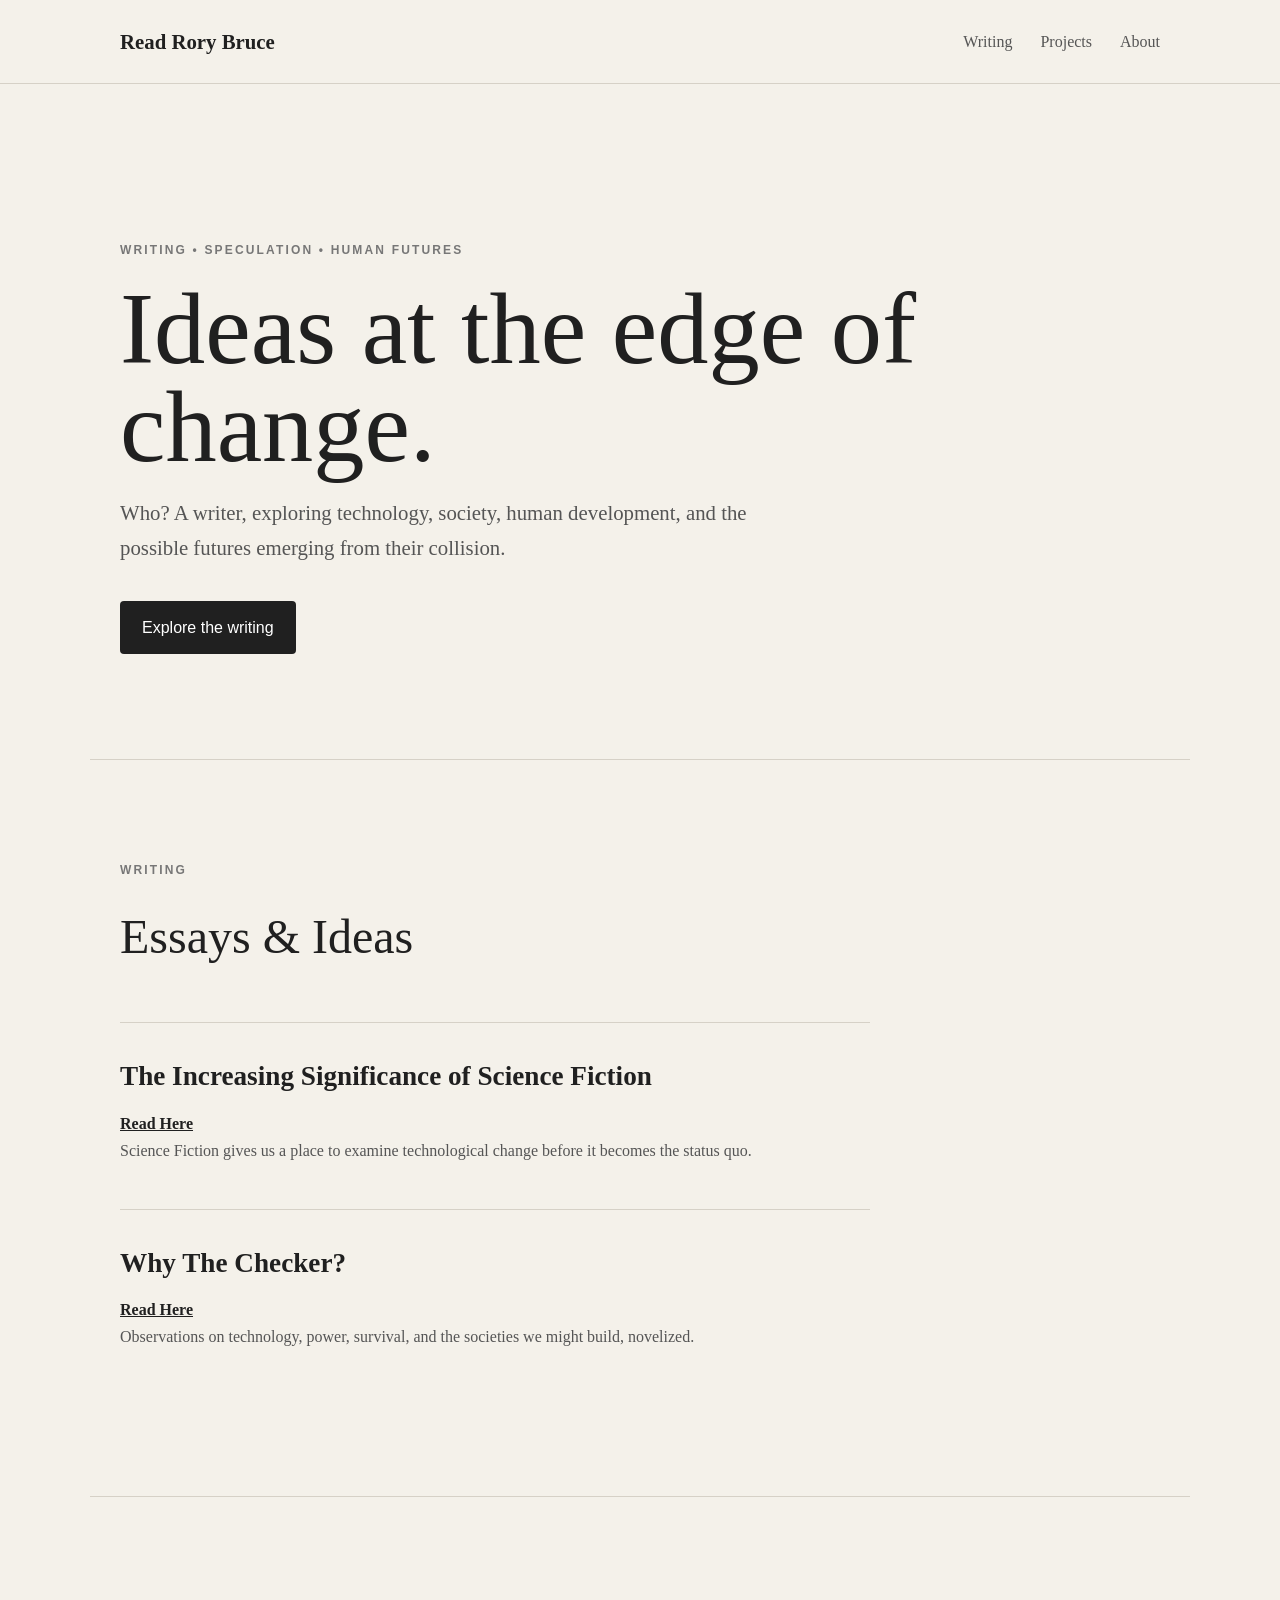
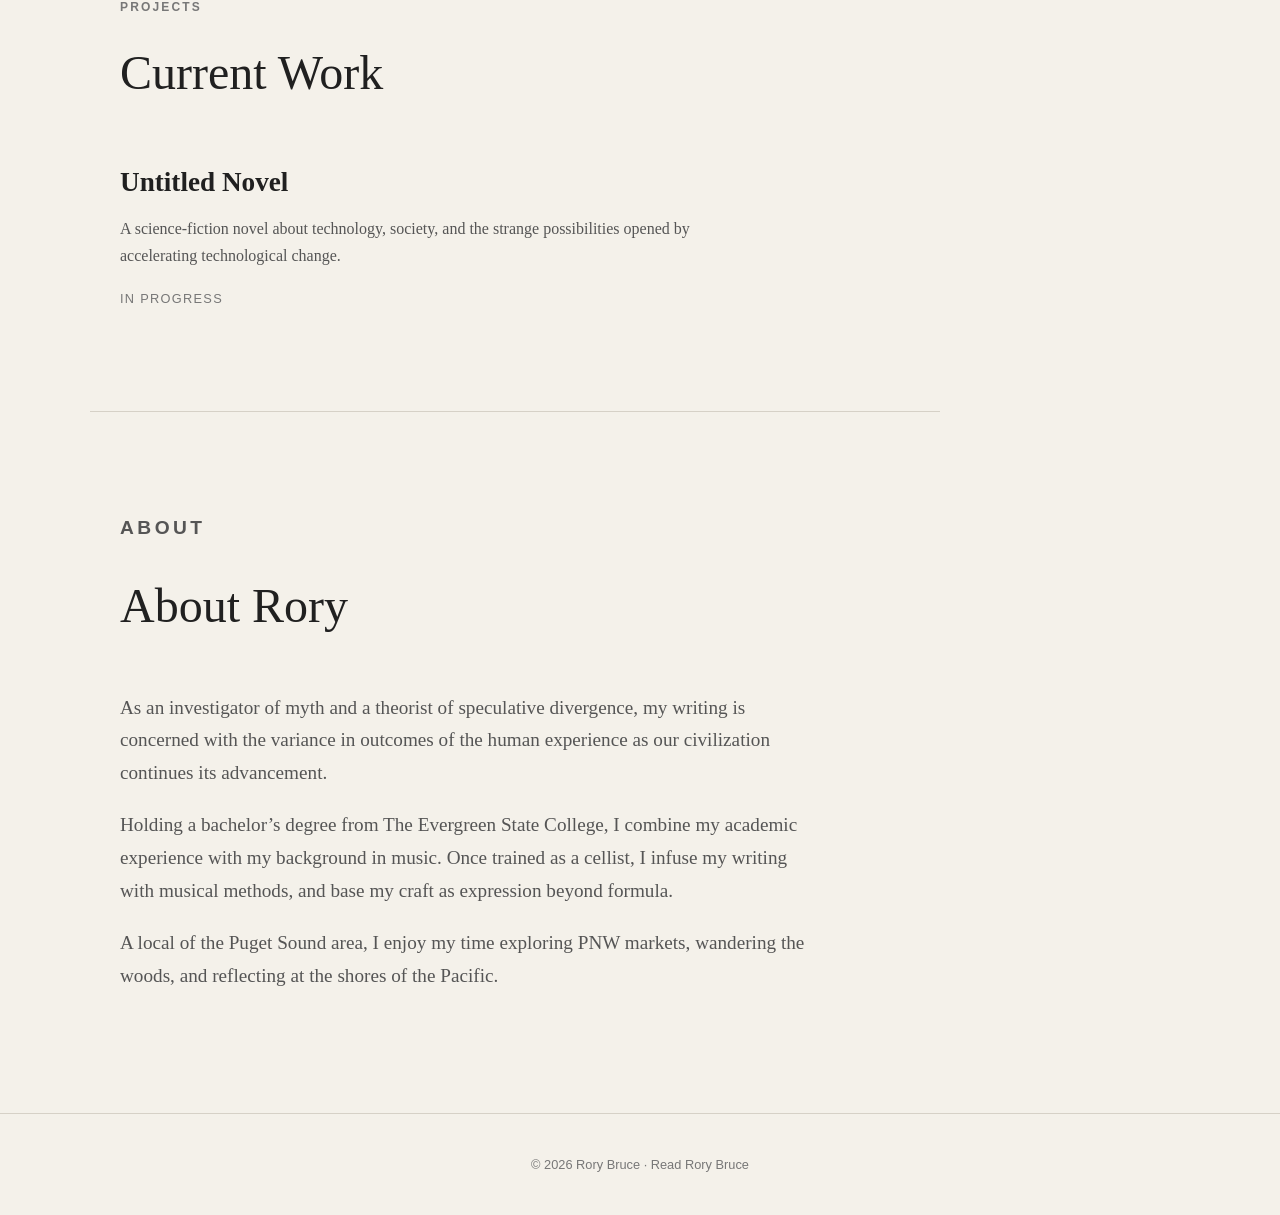
==== index.html @ 4956aedf "initial website" ====
<!DOCTYPE html>
<html lang="en">
<head>
    <meta charset="UTF-8">
    <meta name="viewport" content="width=device-width, initial-scale=1.0">

    <title>Read Rory Bruce — Rory Bruce</title>

    <link rel="stylesheet" href="style.css">
</head>

<body>

    <header>
        <nav>
            <a href="index.html" class="logo">Read Rory Bruce</a>

            <div class="nav-links">
                <a href="#writing">Writing</a>
                <a href="#projects">Projects</a>
                <a href="#about">About</a>
            </div>
        </nav>
    </header>


    <main>

        <section class="hero">
            <p class="eyebrow">WRITING • SPECULATION • HUMAN FUTURES</p>

            <h1>Ideas at the edge of change.</h1>

            <p class="intro">
                Who? A writer, exploring technology, society,
                human development, and the possible futures emerging
                from their collision.
            </p>

            <a href="#writing" class="button">Explore the writing</a>
        </section>


        <section id="writing" class="section">

            <p class="section-label">WRITING</p>

            <h2>Essays & Ideas</h2>

            <article class="writing-card">
                <h3>The Increasing Significance of Science Fiction</h3> 
                <a href="essays/increasing-significance.html">
    Read Here
                </a>

                <p>
                    Science Fiction gives us a place to examine
                    technological change before it becomes the status quo.
                </p>

            </article>

            <article class="writing-card">
                <h3>Why The Checker?</h3>

                <a href="essays/Why-The-Checker.html">
                    Read Here
                </a>

                <p>
                    Observations on technology, power, survival,
                    and the societies we might build, novelized.
                </p>

            </article>

        </section>


        <section id="projects" class="section">

            <p class="section-label">PROJECTS</p>

            <h2>Current Work</h2>

            <article class="project">
                <h3>Untitled Novel</h3>

                <p>
                    A science-fiction novel about technology,
                    society, and the strange possibilities opened
                    by accelerating technological change.
                </p>

                <span>In progress</span>
            </article>

        </section>


        <section id="about" class="section about">

    <p class="section-label">ABOUT</p>

    <h2>About Rory</h2>

    <p>
        As an investigator of myth and a theorist of speculative
        divergence, my writing is concerned with the variance in
        outcomes of the human experience as our civilization
        continues its advancement.
    </p>

    <p>
        Holding a bachelor’s degree from The Evergreen State College,
        I combine my academic experience with my background in music.
        Once trained as a cellist, I infuse my writing with musical
        methods, and base my craft as expression beyond formula.
    </p>

    <p>
        A local of the Puget Sound area, I enjoy my time exploring
        PNW markets, wandering the woods, and reflecting at the
        shores of the Pacific.
    </p>

</section>

    </main>


    <footer>
        <p>© 2026 Rory Bruce · Read Rory Bruce</p>
    </footer>

</body>
</html>
---- style.css ----
* {
    box-sizing: border-box;
    margin: 0;
    padding: 0;
}

body {
    font-family: Georgia, serif;
    background: #f4f1ea;
    color: #202020;
    line-height: 1.7;
}

header {
    border-bottom: 1px solid #d6d1c7;
}

nav {
    max-width: 1100px;
    margin: auto;
    padding: 24px 30px;

    display: flex;
    justify-content: space-between;
    align-items: center;
}

.logo {
    font-size: 1.3rem;
    font-weight: bold;
    color: #202020;
    text-decoration: none;
}

.nav-links {
    display: flex;
    gap: 28px;
}

.nav-links a {
    color: #555;
    text-decoration: none;
}

.nav-links a:hover {
    color: #000;
}

main {
    max-width: 1100px;
    margin: auto;
}

.hero {
    min-height: 75vh;
    padding: 150px 30px 100px;

    display: flex;
    flex-direction: column;
    justify-content: center;
    align-items: flex-start;
}

.eyebrow,
.section-label {
    font-family: Arial, sans-serif;
    font-size: 0.75rem;
    letter-spacing: 0.18em;
    font-weight: bold;
    color: #777;
}

.hero h1 {
    max-width: 850px;
    margin: 20px 0;

    font-size: clamp(3rem, 8vw, 6.5rem);
    line-height: 0.95;
    font-weight: normal;
}

.intro {
    max-width: 650px;
    margin-bottom: 35px;

    font-size: 1.3rem;
    color: #555;
}

.button {
    display: inline-block;

    padding: 13px 22px;

    background: #202020;
    color: white;

    text-decoration: none;
    border-radius: 4px;

    font-family: Arial, sans-serif;
}

.button:hover {
    background: #444;
}

.section {
    padding: 100px 30px;
    border-top: 1px solid #d6d1c7;
}

.section h2 {
    margin: 15px 0 45px;

    font-size: 3rem;
    font-weight: normal;
}

.writing-card {
    max-width: 750px;
    padding: 30px 0;

    border-top: 1px solid #d6d1c7;
}

.writing-card h3,
.project h3 {
    margin-bottom: 10px;
    font-size: 1.7rem;
}

.writing-card p,
.project p {
    max-width: 650px;
    margin-bottom: 15px;

    color: #555;
}

.writing-card a {
    color: #202020;
    font-weight: bold;
}

.project {
    max-width: 750px;
}

.project span {
    font-family: Arial, sans-serif;
    font-size: 0.8rem;
    text-transform: uppercase;
    letter-spacing: 0.1em;
    color: #777;
}

.about {
    max-width: 850px;
}

.about p {
    max-width: 700px;
    margin-bottom: 20px;

    font-size: 1.2rem;
    color: #555;
}

footer {
    padding: 40px 30px;

    border-top: 1px solid #d6d1c7;

    text-align: center;

    font-family: Arial, sans-serif;
    font-size: 0.8rem;
    color: #777;
}


@media (max-width: 700px) {

    nav {
        align-items: flex-start;
    }

    .nav-links {
        gap: 12px;
        flex-direction: column;
        align-items: flex-end;
    }

    .hero {
        min-height: 65vh;
        padding-top: 100px;
    }

    .hero h1 {
        font-size: 3.5rem;
    }

    .section h2 {
        font-size: 2.3rem;
    }

}

/* Essay pages */

.essay {
    max-width: 750px;
    margin: auto;
    padding: 100px 30px;
}

.essay-header {
    margin-bottom: 70px;
}

.essay h1 {
    margin-top: 20px;
    font-size: clamp(3rem, 7vw, 5rem);
    line-height: 1;
    font-weight: normal;
}

.essay section {
    margin-bottom: 70px;
}

.essay h2 {
    margin: 70px 0 25px;

    font-size: 2.2rem;
    font-weight: normal;
}

.essay h3 {
    margin: 35px 0 15px;

    font-size: 1.4rem;
}

.essay p {
    margin-bottom: 25px;

    font-size: 1.15rem;
    line-height: 1.9;
}

.essay blockquote {
    margin: 35px 0;
    padding-left: 25px;

    border-left: 2px solid #aaa;

    font-style: italic;
}
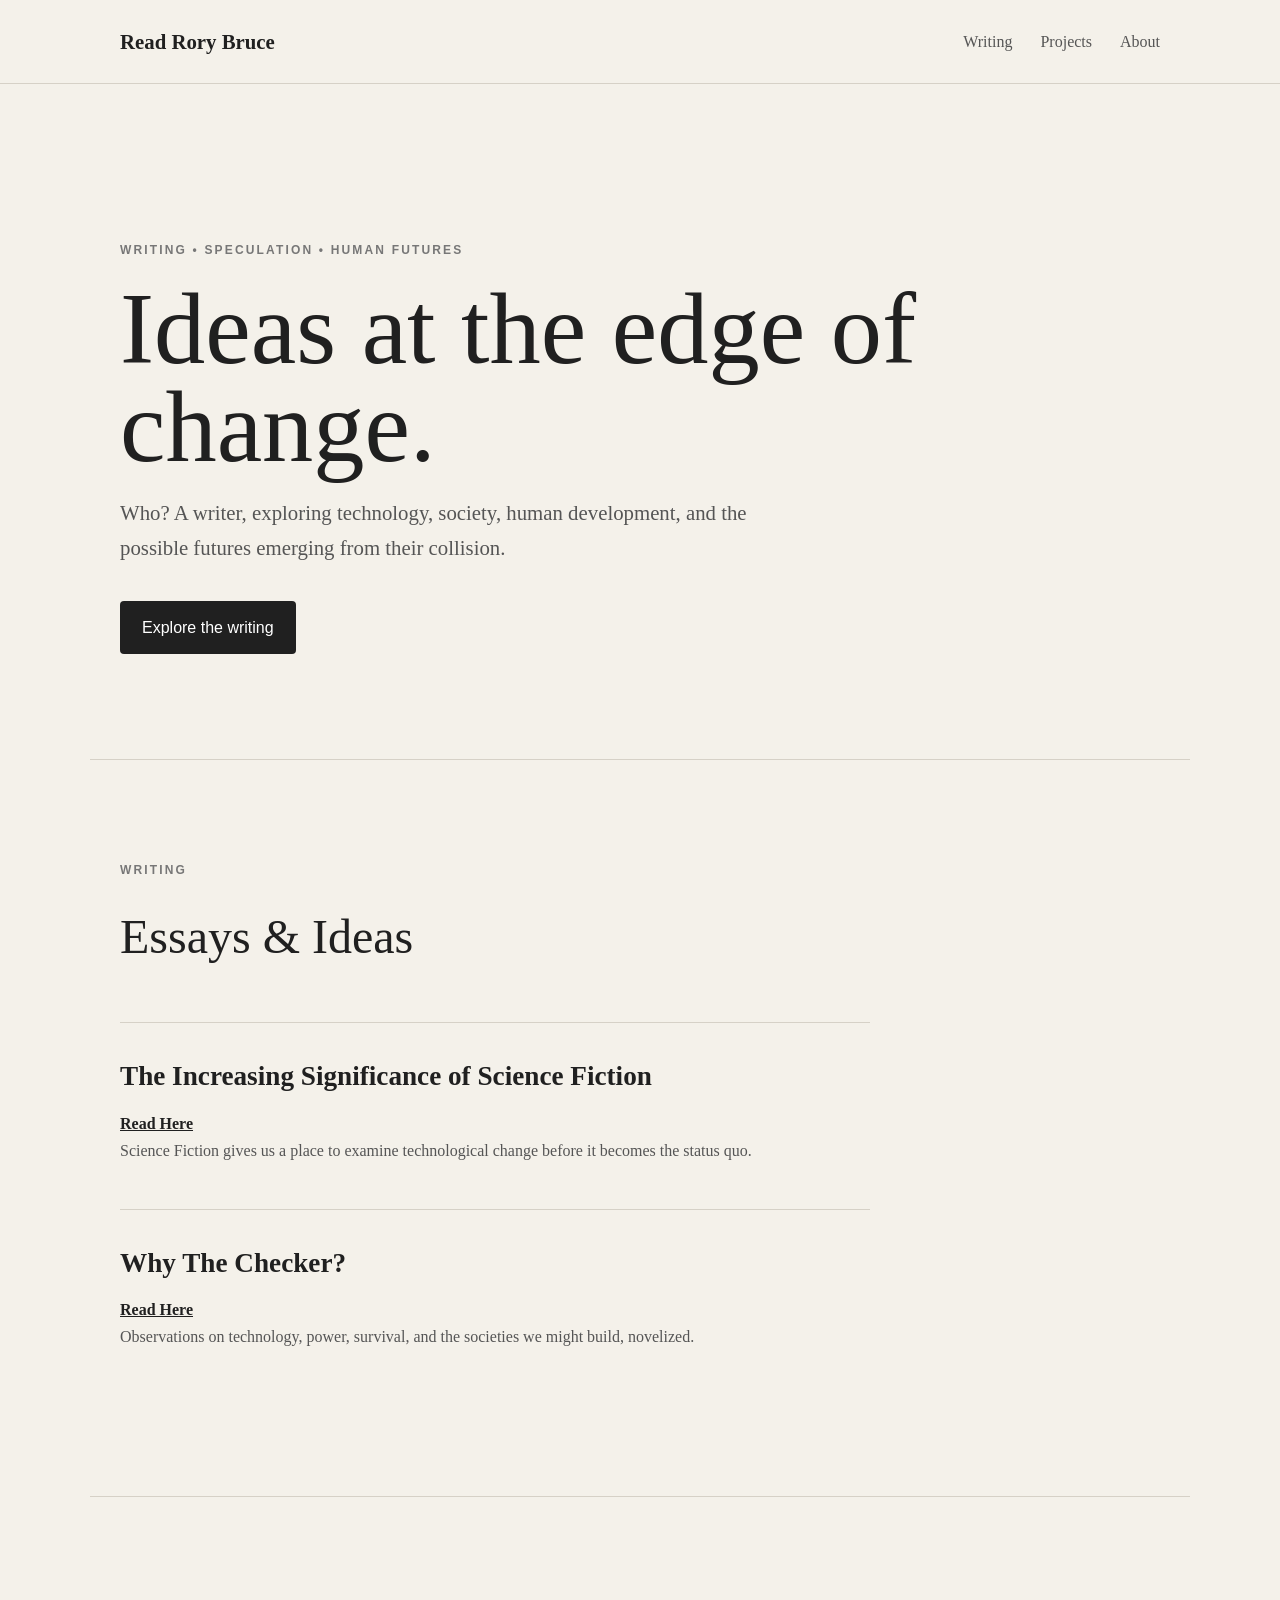
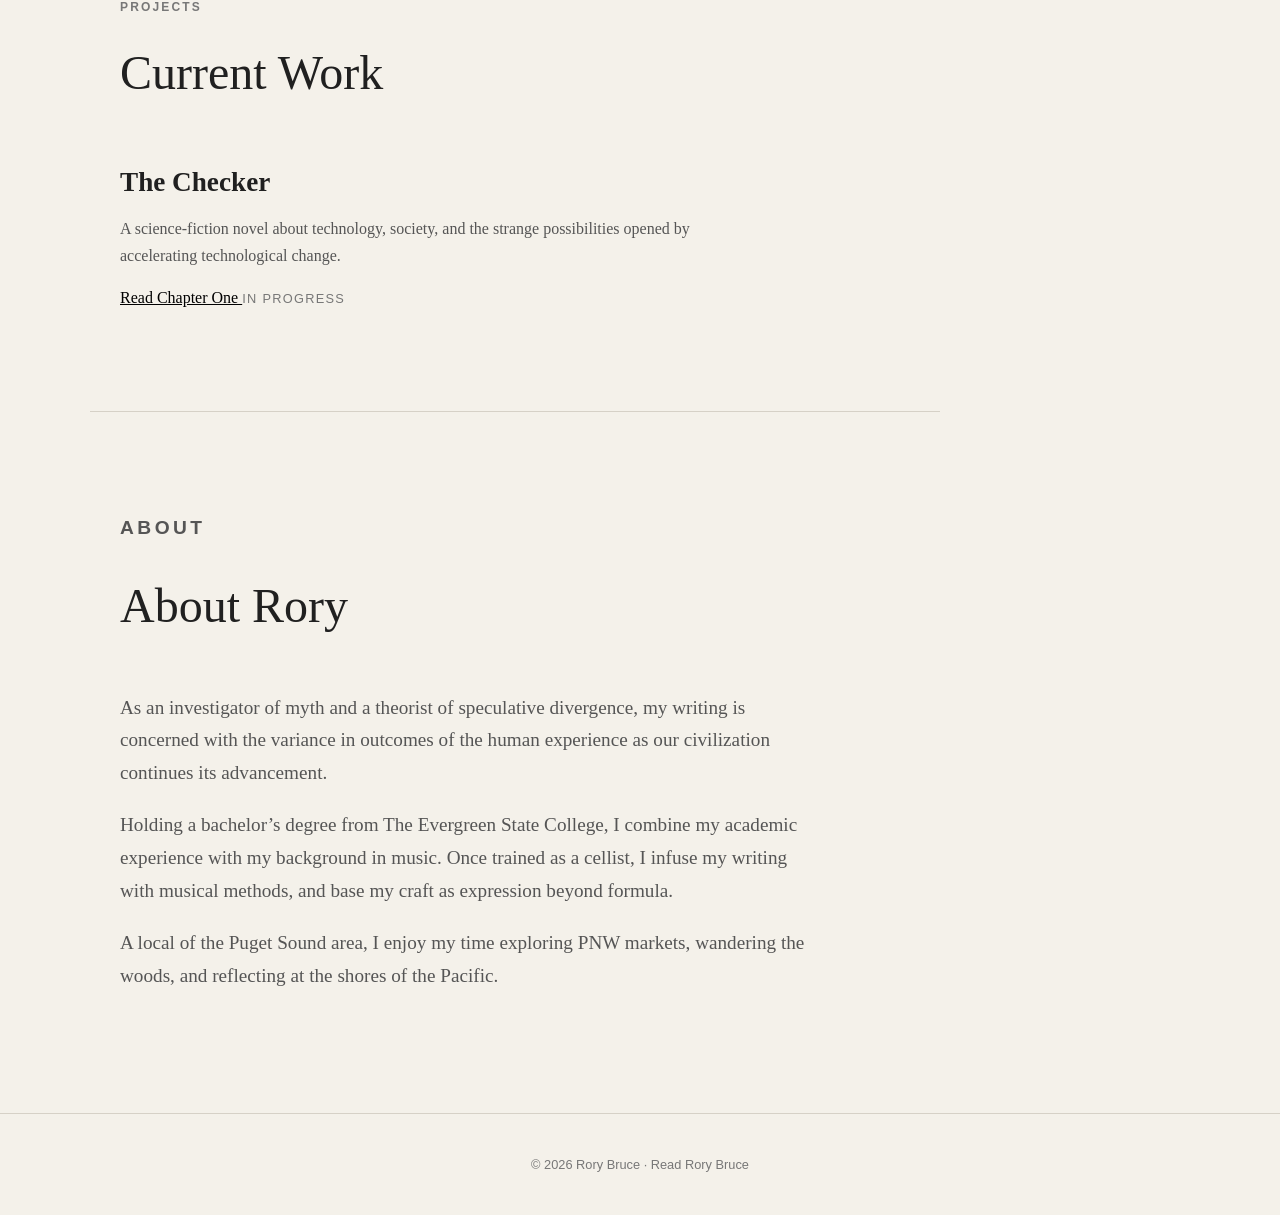
==== commit e353c3e4: "add the checker chapter one pdf to Samples" ====
--- a/index.html
+++ b/index.html
@@ -84,13 +84,17 @@
             <h2>Current Work</h2>
 
             <article class="project">
-                <h3>Untitled Novel</h3>
+                <h3>The Checker</h3>
 
                 <p>
                     A science-fiction novel about technology,
                     society, and the strange possibilities opened
                     by accelerating technological change.
                 </p>
+
+                <a href="Samples/the-checker-chapter-one.pdf" target="_blank">
+    Read Chapter One
+                </a>
 
                 <span>In progress</span>
             </article>
--- a/style.css
+++ b/style.css
@@ -257,4 +257,8 @@
     border-left: 2px solid #aaa;
 
     font-style: italic;
+}
+
+a {
+    color: black;
 }
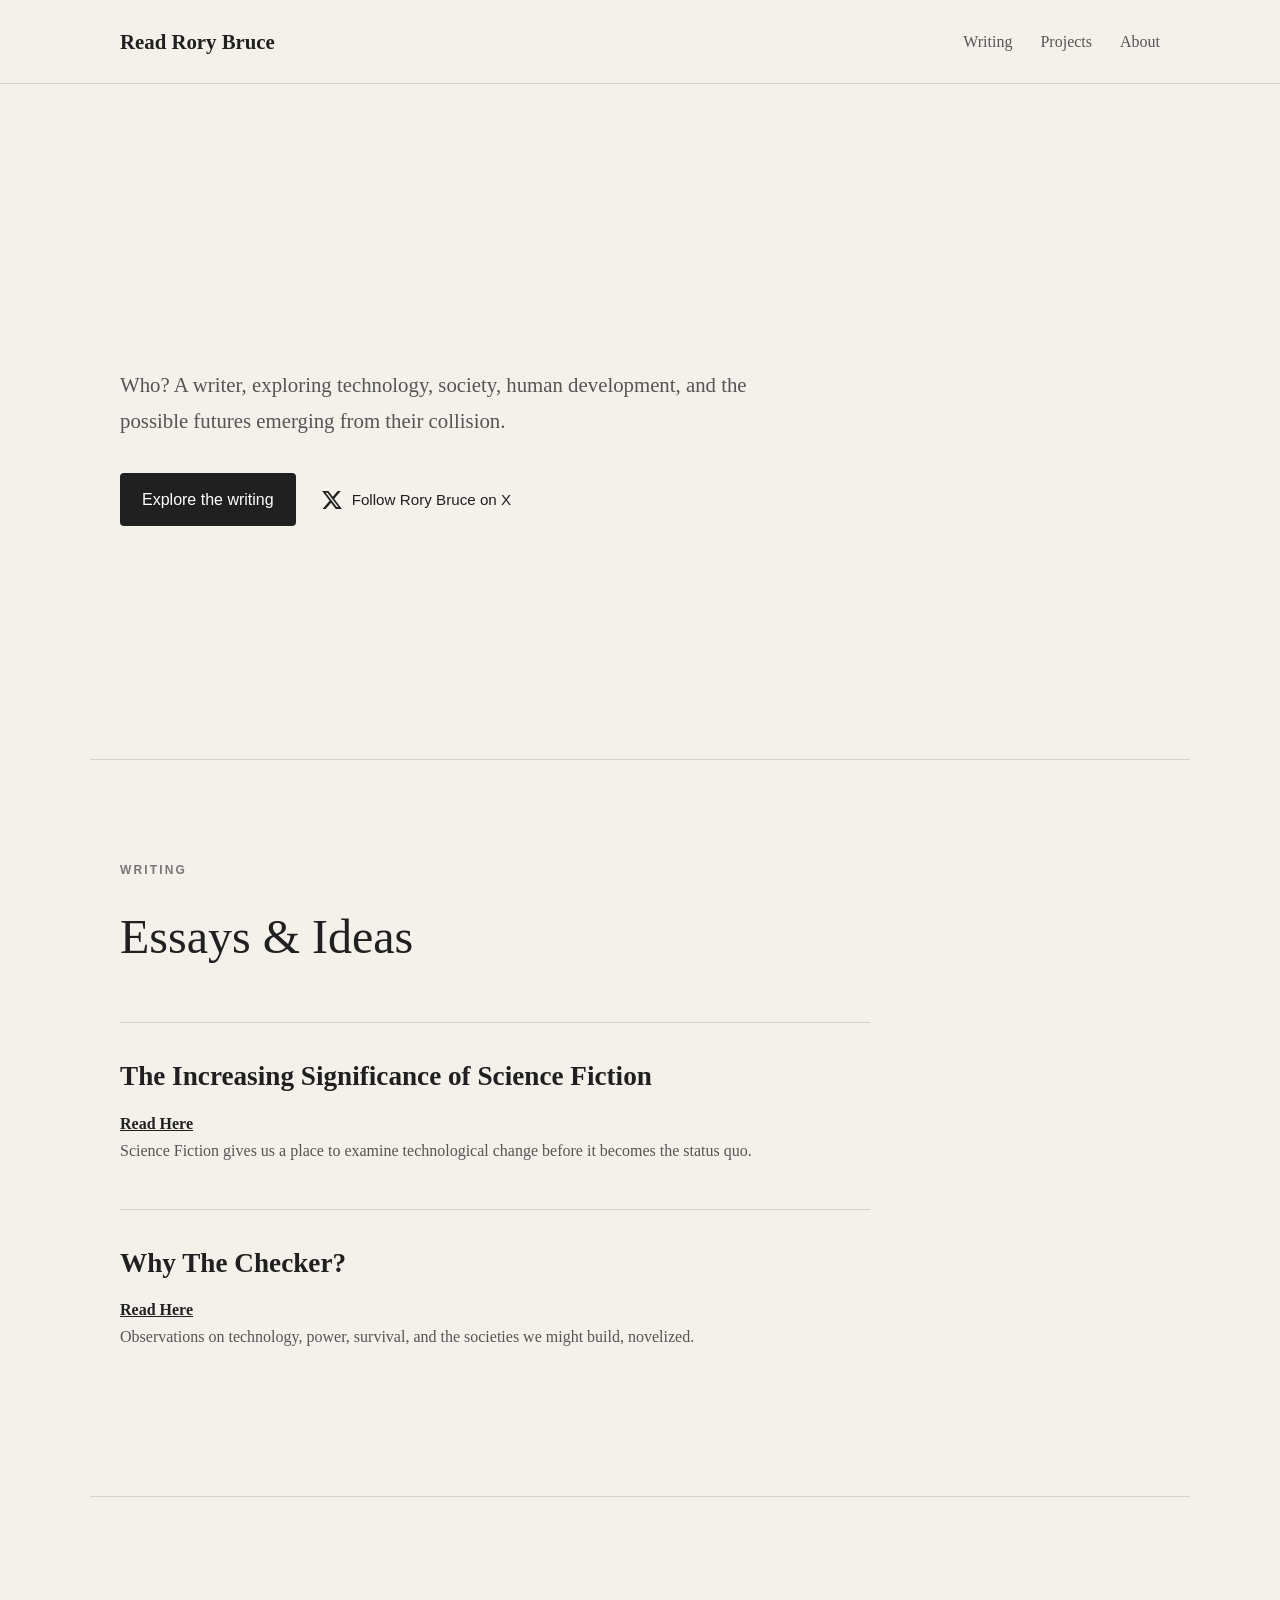
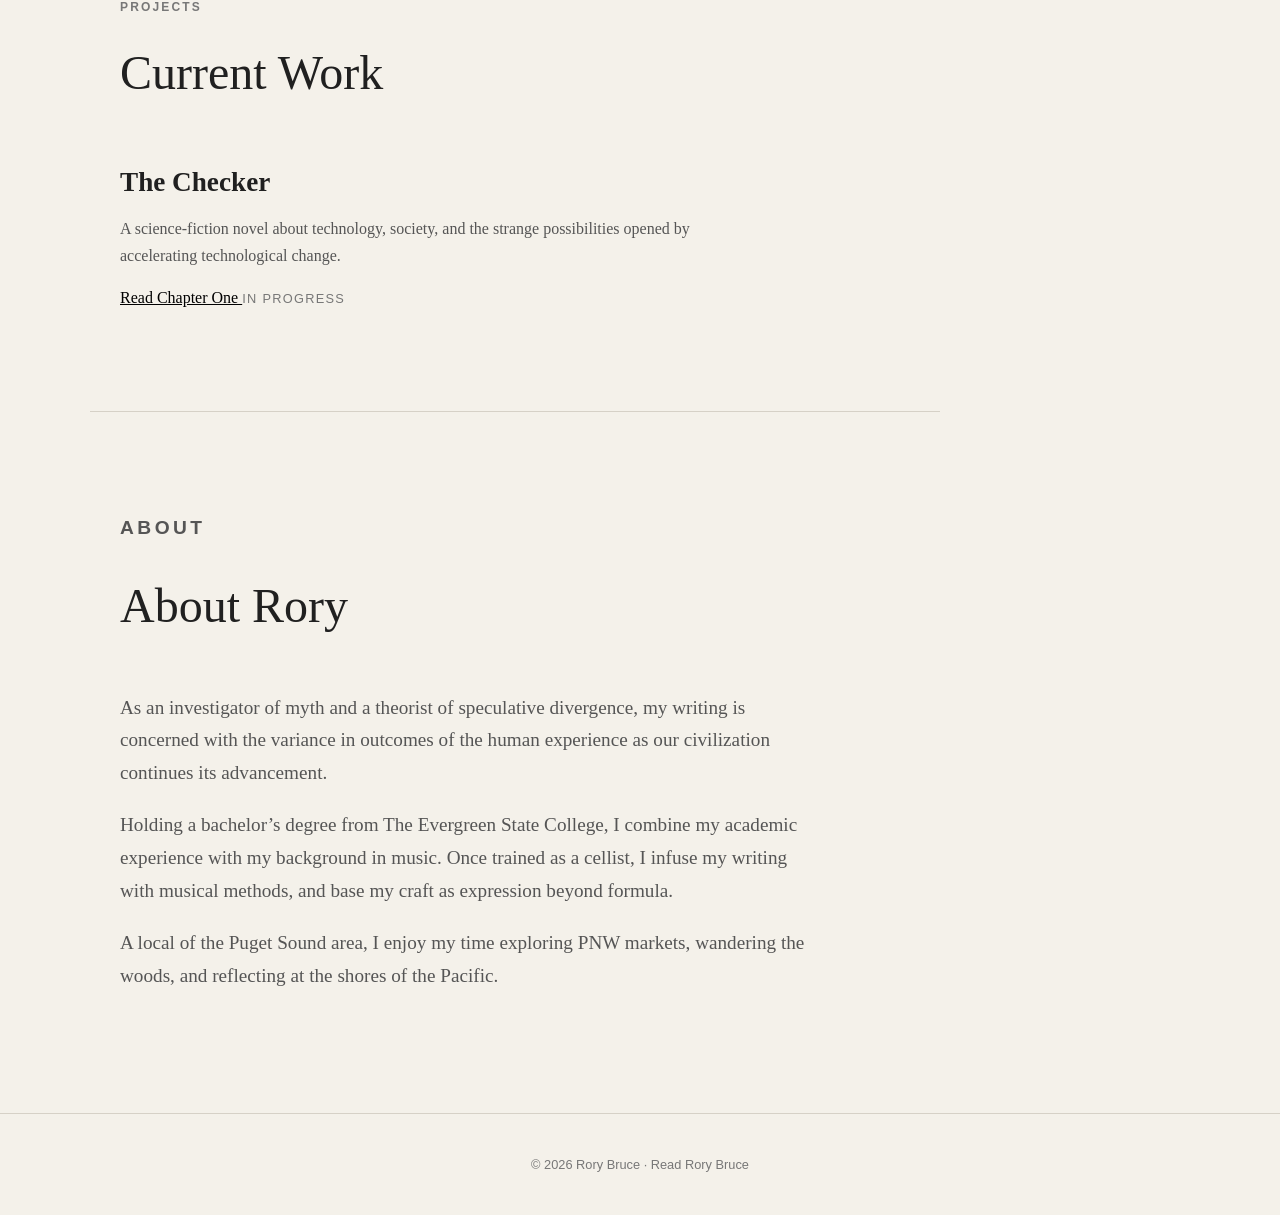
==== commit c0ffb7b5: "Update homepage design" ====
--- a/index.html
+++ b/index.html
@@ -27,17 +27,34 @@
     <main>
 
         <section class="hero">
-            <p class="eyebrow">WRITING • SPECULATION • HUMAN FUTURES</p>
+            <p class="intro">
+    Who? A writer, exploring technology, society,
+    human development, and the possible futures emerging
+    from their collision.
+</p>
 
-            <h1>Ideas at the edge of change.</h1>
+<div class="hero-links">
 
-            <p class="intro">
-                Who? A writer, exploring technology, society,
-                human development, and the possible futures emerging
-                from their collision.
-            </p>
 
-            <a href="#writing" class="button">Explore the writing</a>
+    <a href="#writing" class="button">Explore the writing</a>
+
+    <a href="https://x.com/readrorybruce"
+       target="_blank"
+       rel="noopener noreferrer"
+       class="x-link"
+       aria-label="Follow Rory Bruce on X">
+
+        <svg viewBox="0 0 24 24" aria-hidden="true">
+            <path d="M18.244 2.25h3.308l-7.227 8.26 8.502 11.24H16.17l-5.214-6.817-5.963 6.817H1.684l7.73-8.835L1.254 2.25H8.08l4.713 6.231L18.244 2.25Zm-1.161 17.52h1.833L7.084 4.126H5.117L17.083 19.77Z"/>
+        </svg>
+
+        <span>Follow Rory Bruce on X</span>
+
+    </a>
+
+    
+
+</div>
         </section>
 
 
@@ -131,6 +148,8 @@
 </section>
 
     </main>
+   
+
 
 
     <footer>
--- a/style.css
+++ b/style.css
@@ -261,4 +261,33 @@
 
 a {
     color: black;
+}
+
+
+
+.hero-links {
+    display: flex;
+    align-items: center;
+    gap: 25px;
+    flex-wrap: wrap;
+}
+
+.x-link {
+    display: inline-flex;
+    align-items: center;
+    gap: 9px;
+    color: #202020;
+    text-decoration: none;
+    font-family: Arial, sans-serif;
+    font-size: 0.95rem;
+}
+
+.x-link svg {
+    width: 22px;
+    height: 22px;
+    fill: currentColor;
+}
+
+.x-link:hover {
+    opacity: 0.65;
 }
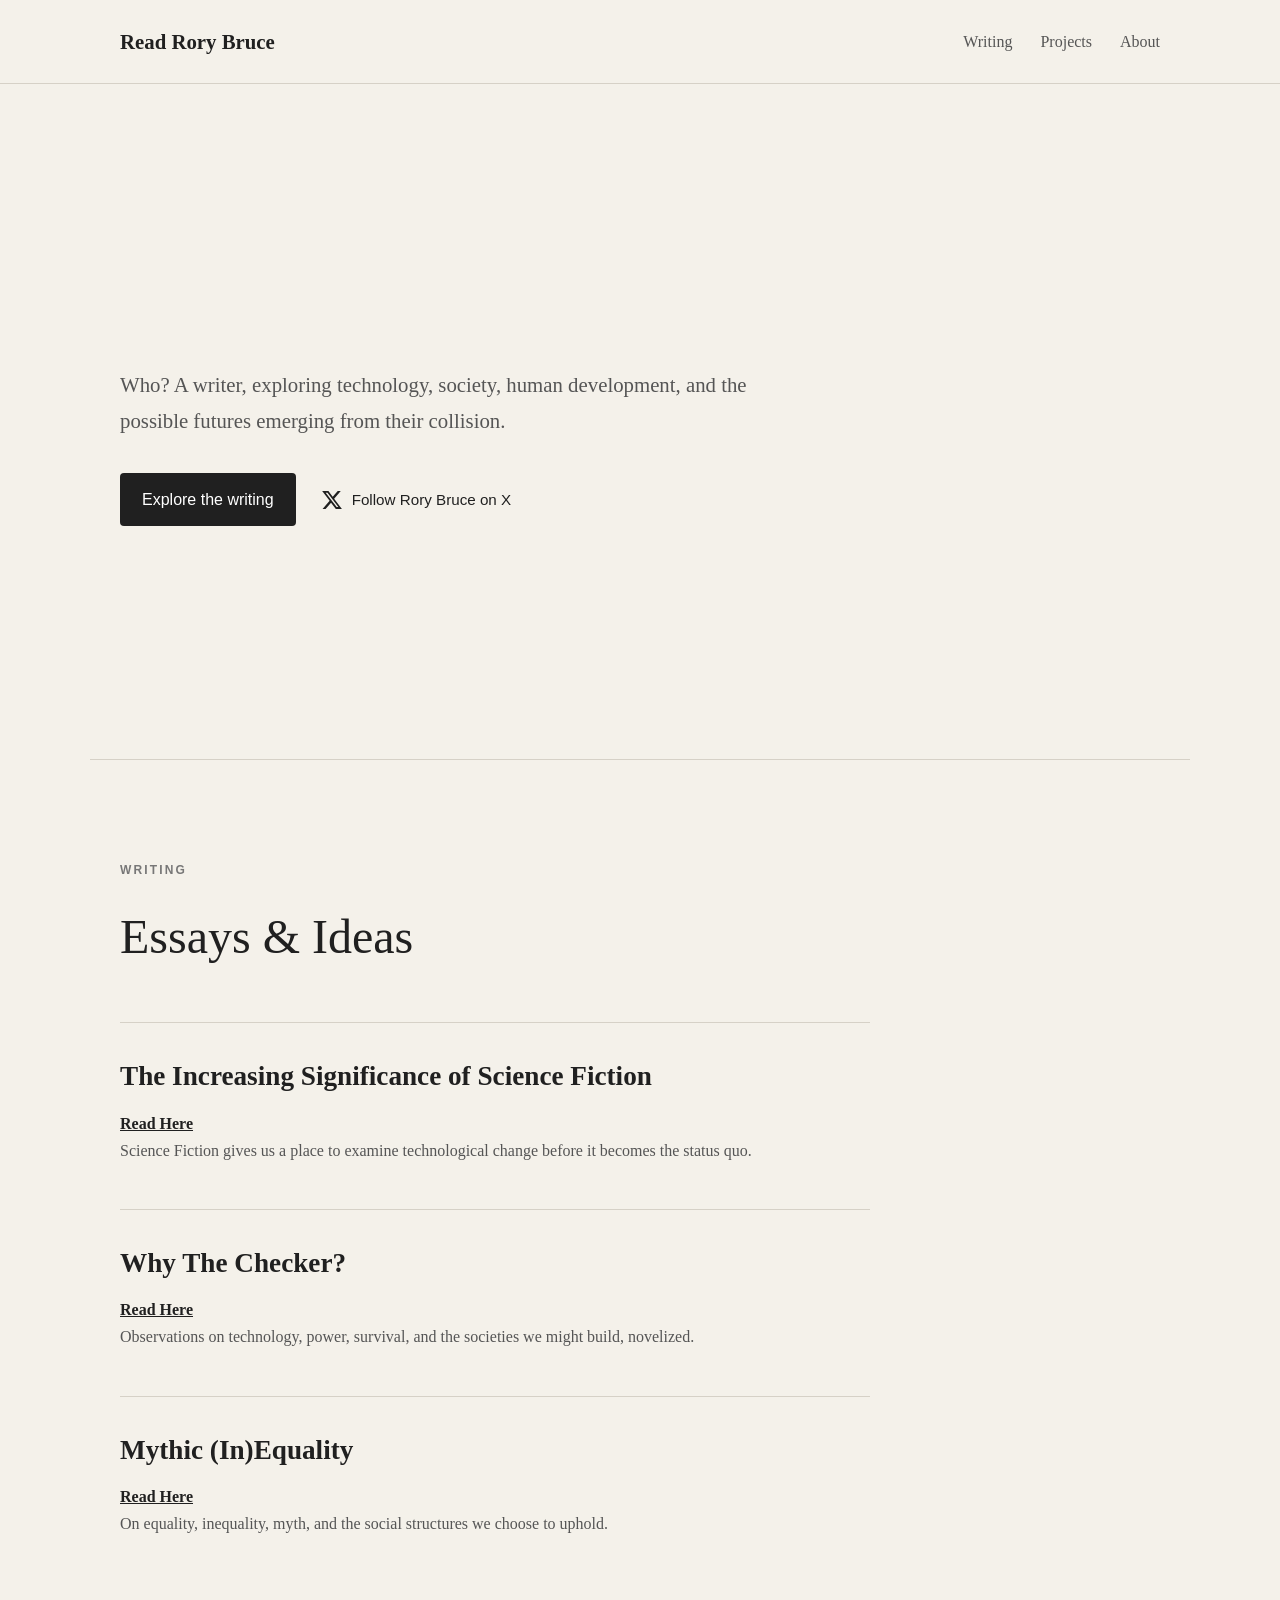
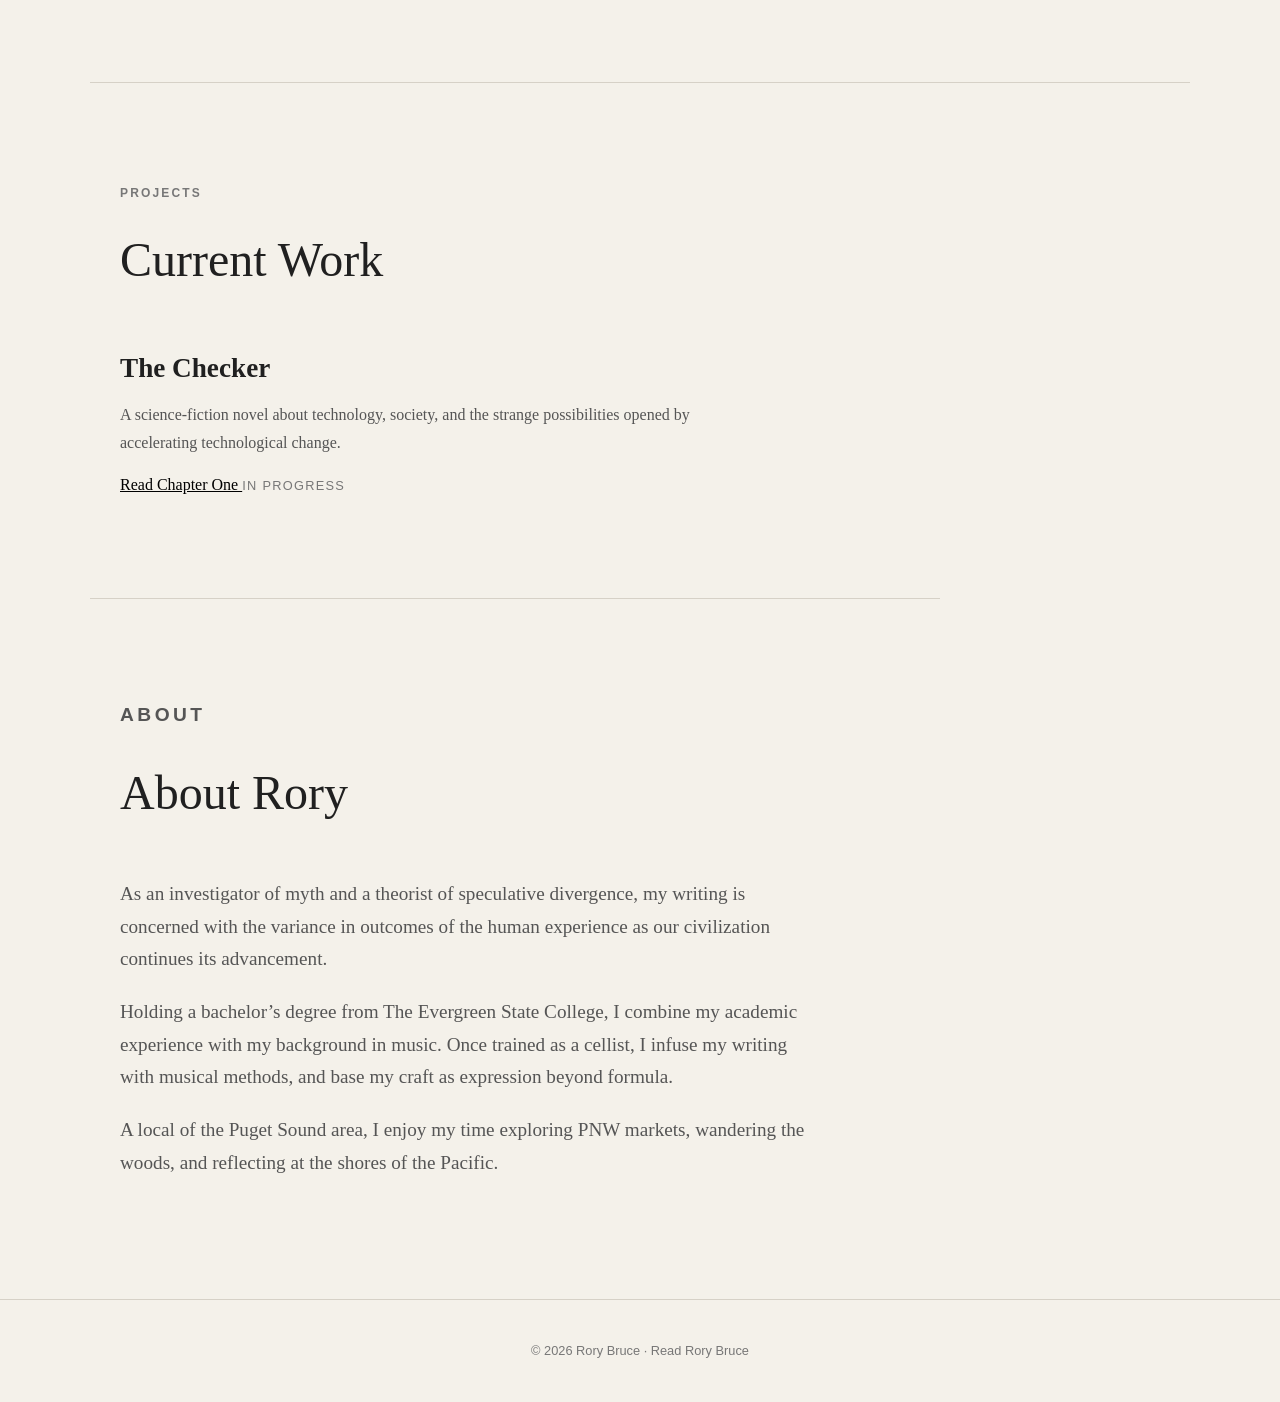
==== commit bb106b83: "add mythic inequality" ====
--- a/index.html
+++ b/index.html
@@ -91,6 +91,20 @@
 
             </article>
 
+            <article class="writing-card">
+                <h3>Mythic (In)Equality</h3>
+
+                <a href="essays/mythic-inequality.html">
+                    Read Here
+                </a>
+
+                <p>
+                    On equality, inequality, myth, and the social
+                    structures we choose to uphold.
+                </p>
+
+            </article>
+
         </section>
 
 
